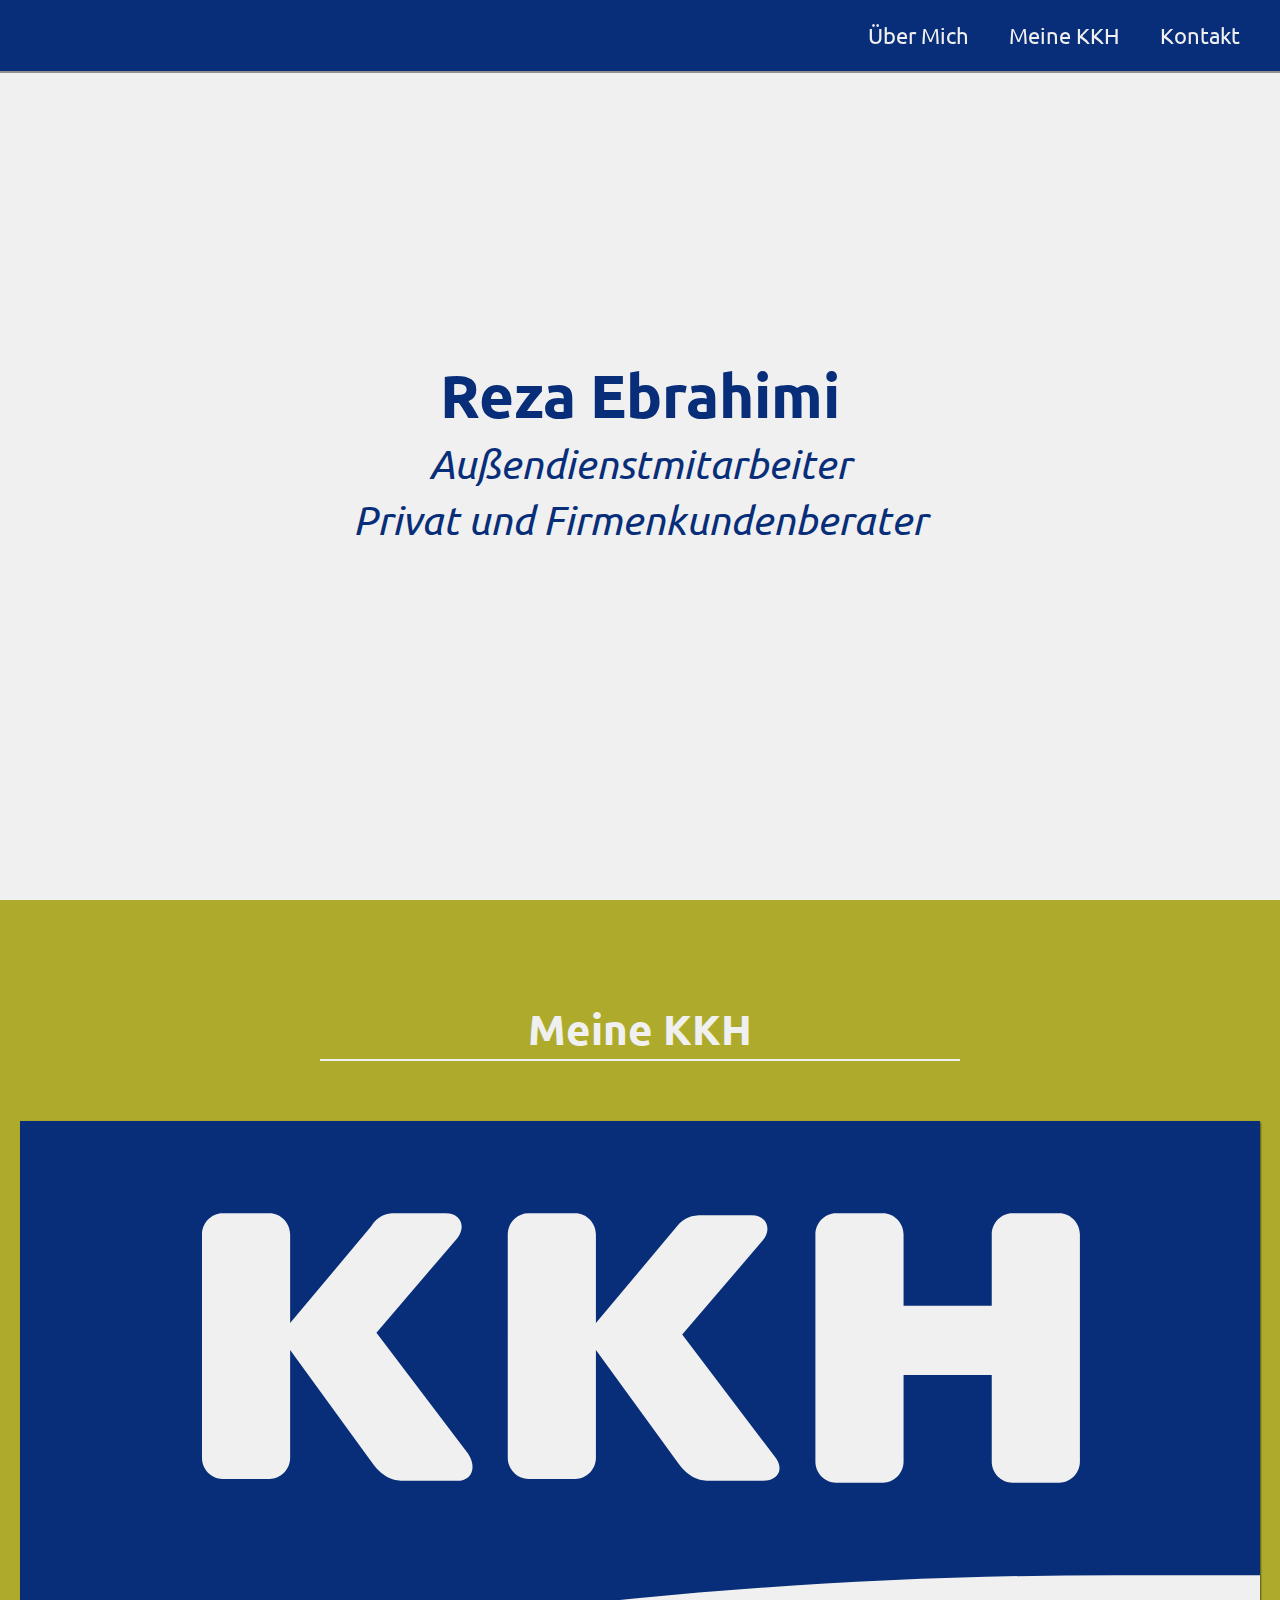
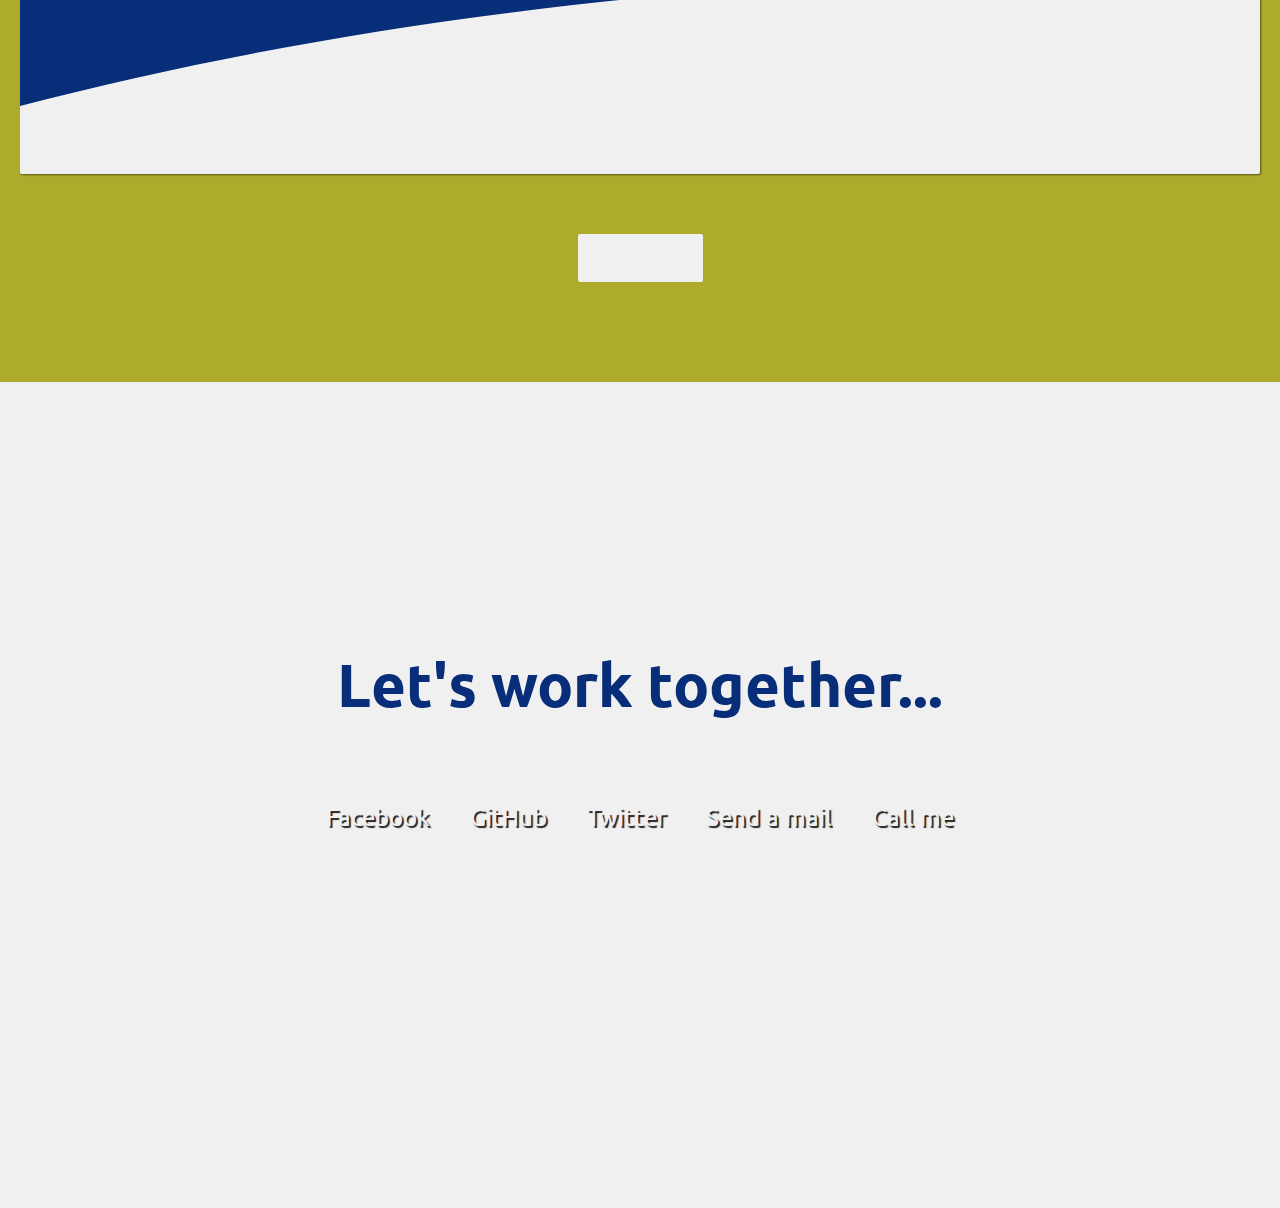
==== index.html @ 4aac2847 "Verified by Marti4n v1.0.1" ====
<!DOCTYPE html>
<html lang="en">
<head>
    <meta charset="UTF-8">
    <meta name="viewport" content="width=device-width, initial-scale=1.0">
    <title>Reza Ebrahimi</title>
<link rel="stylesheet" href="style.css">
<link
  rel="stylesheet"
  href="https://use.fontawesome.com/releases/v5.8.2/css/all.css"
  integrity="sha384-oS3vJWv+0UjzBfQzYUhtDYW+Pj2yciDJxpsK1OYPAYjqT085Qq/1cq5FLXAZQ7Ay"
  crossorigin="anonymous"
/>
<link rel="preconnect" href="https://fonts.gstatic.com">
<link href="https://fonts.googleapis.com/css2?family=Fira+Sans:ital@1&display=swap" rel="stylesheet">
<link
  href="https://fonts.googleapis.com/css?family=Poppins:200i,300,400&display=swap"
  rel="stylesheet"
/>
<link
  href="https://fonts.googleapis.com/css?family=Raleway:700&display=swap"
  rel="stylesheet"
/>
<link rel="preconnect" href="https://fonts.googleapis.com">
<link rel="preconnect" href="https://fonts.gstatic.com" crossorigin>
<link href="https://fonts.googleapis.com/css2?family=Ubuntu&display=swap" rel="stylesheet">
</head>
<!-- START NAV -->
<body>
    

<nav id="navbar" class="nav">
  <ul class="nav-list">
    <li>
      <a href="#welcome-section">Über Mich</a>
    </li>
    <li>
      <a href="#projects">Meine KKH</a>
    </li>
    <li>
      <a href="#contact">Kontakt</a>
    </li>
  </ul>
</nav>

<!-- END NAV -->

<!-- START WELCOME SECTION -->

<section id="welcome-section" class="welcome-section">
  <h1>Reza Ebrahimi</h1>
  <p>Außendienstmitarbeiter</p>
  <p>Privat und Firmenkundenberater</p>
</section>

<!-- END WELCOME SECTION -->

<!-- START PROJECTS SECTION -->

<section id="projects" class="projects-section">
  <h2 class="projects-section-header">Meine KKH</h2>

  <div class="projects-grid">
  
  
   
   
    <a
      href=""
      target="_blank"
      class="project project-tile"
    >
      <img
        class="project-image"
        src="./assets/kkh.svg"
        alt="project"
      />
      <p class="project-title">
        <span class="code">&lt;</span>
        Wikipedia Viewer
        <span class="code">&#47;&gt;</span>
      </p>
    </a>
   
  </div>

  <a
    href=""
    class="btn btn-show-all"
    target="_blank"
    >Show all<i class="fas fa-chevron-right"></i
  ></a>
</section>

<!-- END PROJECTS SECTION -->

<!-- START CONTACT SECTION -->

<section id="contact" class="contact-section">
  <div class="contact-section-header">
    <h2>Let's work together...</h2>
    <p>How do you take your coffee?</p>
  </div>
  <div class="contact-links">
    <a
      href=""
      target="_blank"
      class="btn contact-details"
      ><i class="fab fa-facebook-square"></i> Facebook</a
    >
    <a
      id="profile-link"
      href=""
      target="_blank"
      class="btn contact-details"
      ><i class="fab fa-github"></i> GitHub</a
    >
    <a
      href=""
      target="_blank"
      class="btn contact-details"
      ><i class="fab fa-twitter"></i> Twitter</a
    >
    <a href="mailto:example@example.com" class="btn contact-details"
      ><i class="fas fa-at"></i> Send a mail</a
    >
    <a href="tel:555-555-5555" class="btn contact-details"
      ><i class="fas fa-mobile-alt"></i> Call me</a
    >
  </div>
</section>

<!-- END CONTACT SECTION -->

<!-- START FOOTER SECTION -->

<footer>
  <p>
    **This is just a fake portfolio. All the projects and contact details given
    are not real.
  </p>
  <p>
    &copy; Created for
    <a href="https://www.freecodecamp.com/" target="_blank"
      >Marti4n From Earth</a>
  </p>
</footer>
<!-- END FOOTER SECTION -->
</body>
</html>
---- style.css ----
/* Custom properties/variables  */
:root {
    --main-white: #f0f0f0;
    --main-blue: #082e79;
    --main-lemon: #aeab2c;
    --main-gray: #303841;
  }
  
  /* Base reset */
  * {
    font-family: 'Ubuntu', sans-serif;
    margin: 0;
    padding: 0;
    font-family: 'Ubuntu', sans-serif !important;
  }
  
  /* box-sizing and font sizing */
  *,
  *::before,
  *::after {
    box-sizing: inherit;
  }
  
  html {
    box-sizing: border-box;
    font-size: 62.5%;
    scroll-behavior: smooth;
    font-family: 'Ubuntu', sans-serif !important;
  }
  
 
  
  /* 1200px / 16px = 75em */
  @media (max-width: 75em) {
    html {
      font-size: 60%;
    }
  }
  
  /* 980px / 16px = 61.25em */
  @media (max-width: 61.25em) {
    html {
      font-size: 58%;
    }
  }
  
  /* 460px / 16px = 28.75em */
  @media (max-width: 28.75em) {
    html {
      font-size: 55%;
    }
  }
  
  /* Base styles */
  
  body {
    font-size: 1.8rem; /* 18px */
    font-weight: 400;
    line-height: 1.4;
    color: var(--main-white);
    font-family: 'Ubuntu', sans-serif !important;
  }
  
  h1,
  h2 {
    font-family: 'Raleway', sans-serif;
    font-weight: 700;
    text-align: center;
    color: var(--main-blue);
    transform: translateY(0px) !important;
    transition: 1s;

  }

h1:hover{
  color: var(--main-blue);
  transform: translateY(10px) !important;
  transition: 1s;
}

  
  h1 {
    font-size: 6rem;
  }
  
  h2 {
    font-size: 4.2rem;
  }
  
  ul {
    list-style: none;
  }
  
  a {
    text-decoration: none;
    color: var(--main-white);
  }
  
  img {
    display: block;
    width: 100%;
  }
  
  /* nav */
  
  .nav {
    display: flex;
    justify-content: flex-end;
    position: fixed;
    top: 0;
    left: 0;
    width: 100%;
    background: var(--main-blue);
    box-shadow: 0 2px 0 rgba(0, 0, 0, 0.4);
    z-index: 10;
  }
  
  .nav-list {
    display: flex;
    margin-right: 2rem;
  }
  
  @media (max-width: 28.75em) {
    .nav {
      justify-content: center;
    }
  
    .nav-list {
      margin: 0 1rem;
    }
  }
  
  .nav-list a {
    display: block;
    font-size: 2.2rem;
    padding: 2rem;
    transition: 1s;
  }
  
  .nav-list a:hover {
    background: var(--main-lemon);
  }
  
  /* Welcome section */
  
  .welcome-section {
    display: flex;
    flex-direction: column;
    justify-content: center;
    align-items: center;
    width: 100%;
    height: 100vh;
    background-color:var(--main-white);
  }
  
  .welcome-section > p {
    font-size: 4rem;
    font-weight: 200;
    font-style: italic;
    color: var(--main-blue);
  }
  
  /* Projects section */
  
  .projects-section {
    text-align: center;
    padding: 10rem 2rem;
    background: var(--main-lemon);
  }
  
  .projects-section-header {
    max-width: 640px;
    margin: 0 auto 6rem auto;
    border-bottom: 0.2rem solid var(--main-white);
    color: var(--main-white)
  }
  
  @media (max-width: 28.75em) {
    .projects-section-header {
      font-size: 4rem;
    }
  }
  
  /* "Automagic" image grid using no media queries */
  .projects-grid {
    display: grid;
    grid-template-columns: repeat(auto-fit, minmax(320px, 1fr));
    grid-gap: 4rem;
    width: 100%;
    max-width: 1280px;
    margin: 0 auto;
    margin-bottom: 6rem;
  }
  
  @media (max-width: 30.625em) {
    .projects-section {
      padding: 6rem 1rem;
    }
  
    .projects-grid {
      grid-template-columns: 1fr;
    }
  }
  
  .project {
    background: var(--main-white);
    box-shadow: 1px 1px 2px rgba(0, 0, 0, 0.5);
    border-radius: 2px;
  }
  
  .code {
    color: var(--main-white);
    transition: color 0.3s ease-out;
  }
  
  .project:hover .code {
    color: #ff7f50;
  }
  
  .project-image {
    height: calc(100% - 6.8rem);
    width: 100%;
    object-fit: cover;
  }
  
  .project-title {
    font-size: 2rem;
    padding: 2rem 0.5rem;
  }
  
  .btn {
    display: inline-block;
    padding: 1rem 2rem;
    border-radius: 2px;
  }
  
  .btn-show-all {
    font-size: 2rem;
    background: var(--main-white);
    transition: background 0.3s ease-out;
  }
  
  .btn-show-all:hover {
    background: var(--main-blue);
  }
  
  .btn-show-all:hover > i {
    transform: translateX(2px);
  }
  
  .btn-show-all > i {
    margin-left: 10px;
    transform: translateX(0);
    transition: transform 0.3s ease-out;
  }
  
  /* Contact section */
  
  .contact-section {
    display: flex;
    flex-direction: column;
    justify-content: center;
    align-items: center;
    text-align: center;
    width: 100%;
    height: 80vh;
    padding: 0 2rem;
    background: var(--main-white);
  }
  
  .contact-section-header > h2 {
    font-size: 6rem;
  }
  
  @media (max-width: 28.75em) {
    .contact-section-header > h2 {
      font-size: 4rem;
    }
  }
  
  .contact-section-header > p {
    font-style: italic;
  }
  
  .contact-links {
    display: flex;
    justify-content: center;
    width: 100%;
    max-width: 980px;
    margin-top: 4rem;
    flex-wrap: wrap;
  }
  
  .contact-details {
    font-size: 2.4rem;
    text-shadow: 2px 2px 1px #1f1f1f;
    transition: transform 0.3s ease-out;
  }
  
  .contact-details:hover {
    transform: translateY(8px);
  }
  
  /* Footer */
  
  footer {
    font-weight: 300;
    display: flex;
    justify-content: space-evenly;
    padding: 2rem;
    background: var(--main-white);
    border-top: 4px solid var(--main-red);
  }
  
  footer > p {
    margin: 2rem;
  }
  
  footer i {
    vertical-align: middle;
  }
  
  @media (max-width: 28.75em) {
    footer {
      flex-direction: column;
      text-align: center;
    }
  }
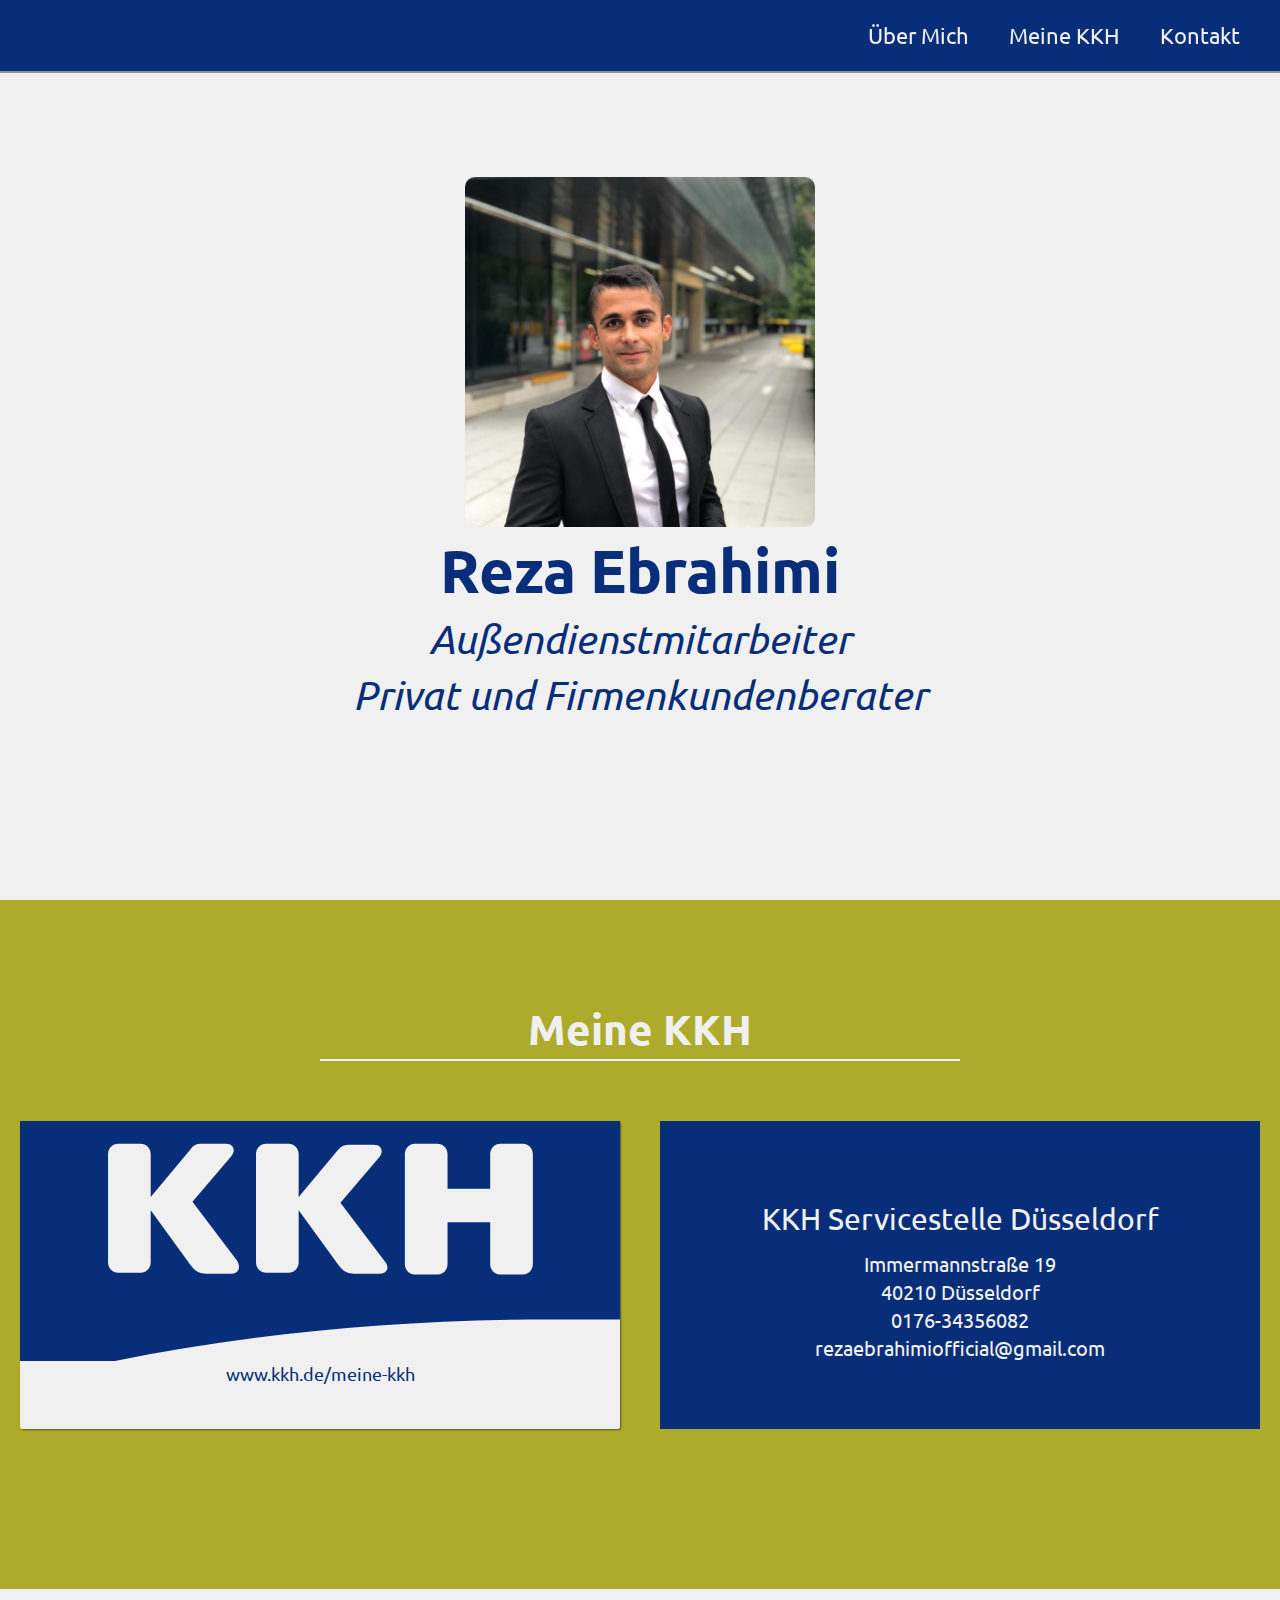
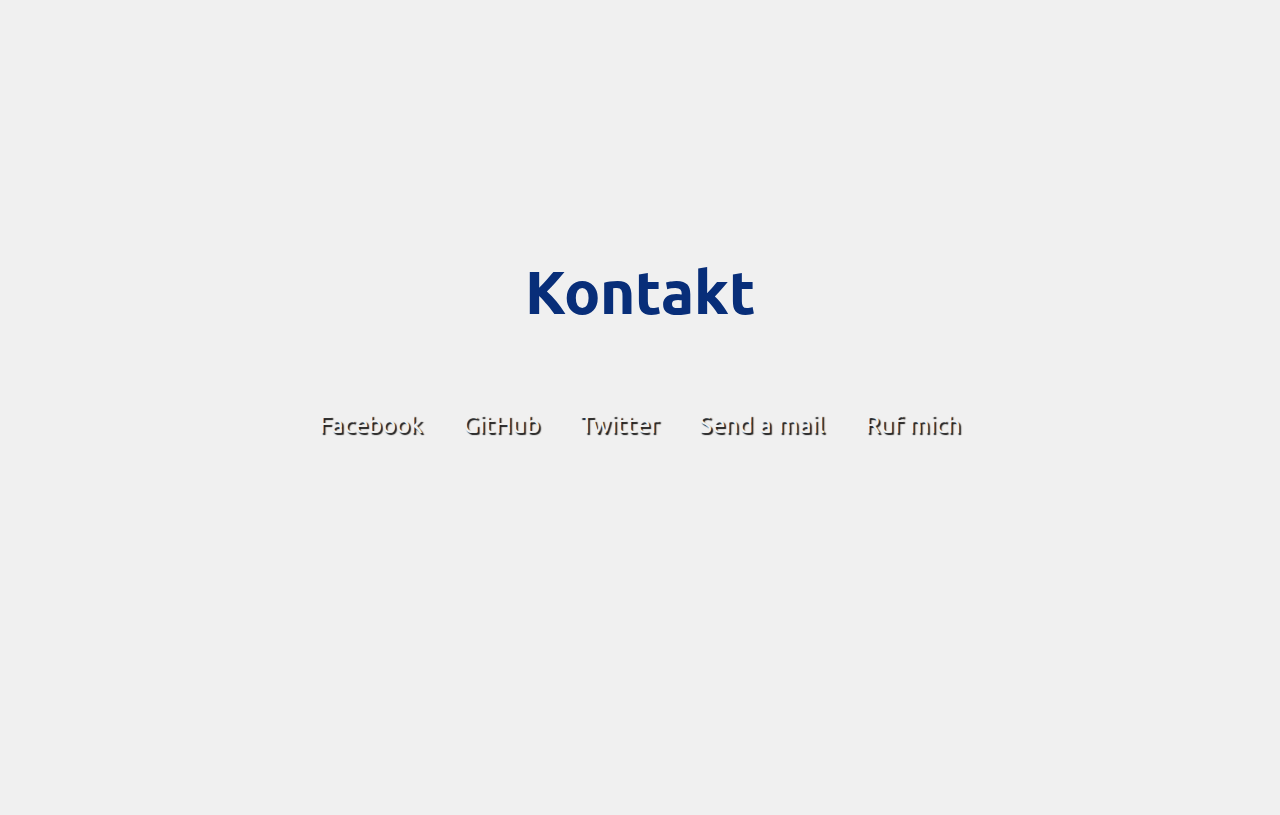
==== commit 278312cd: "Verified by Marti4n v1.1.1" ====
--- a/index.html
+++ b/index.html
@@ -48,6 +48,7 @@
 <!-- START WELCOME SECTION -->
 
 <section id="welcome-section" class="welcome-section">
+  <img class="reza" src="./assets/reza-ebrahimi.JPG" alt="">
   <h1>Reza Ebrahimi</h1>
   <p>Außendienstmitarbeiter</p>
   <p>Privat und Firmenkundenberater</p>
@@ -58,38 +59,32 @@
 <!-- START PROJECTS SECTION -->
 
 <section id="projects" class="projects-section">
-  <h2 class="projects-section-header">Meine KKH</h2>
+  <h2 class="projects-section-header">
+    <a href="https://www.kkh.de/meine-kkh" target="_blank">Meine KKH</a>
+  </h2>
 
   <div class="projects-grid">
-  
-  
-   
-   
     <a
-      href=""
+      href="https://www.kkh.de/meine-kkh""
       target="_blank"
-      class="project project-tile"
+      class="project"
     >
       <img
         class="project-image"
         src="./assets/kkh.svg"
         alt="project"
       />
+      <span class="kkh"> www.kkh.de/meine-kkh </span>
+    </a>
       <p class="project-title">
-        <span class="code">&lt;</span>
-        Wikipedia Viewer
-        <span class="code">&#47;&gt;</span>
+        <span>KKH Servicestelle Düsseldorf</span>
+        <span>Immermannstraße 19</span>
+        <span>40210 Düsseldorf</span>
+        <span>0176-34356082</span>
+        <span>rezaebrahimiofficial@gmail.com</span>
       </p>
-    </a>
-   
-  </div>
-
-  <a
-    href=""
-    class="btn btn-show-all"
-    target="_blank"
-    >Show all<i class="fas fa-chevron-right"></i
-  ></a>
+    
+</div>
 </section>
 
 <!-- END PROJECTS SECTION -->
@@ -98,7 +93,7 @@
 
 <section id="contact" class="contact-section">
   <div class="contact-section-header">
-    <h2>Let's work together...</h2>
+    <h2>Kontakt</h2>
     <p>How do you take your coffee?</p>
   </div>
   <div class="contact-links">
@@ -124,9 +119,9 @@
     <a href="mailto:example@example.com" class="btn contact-details"
       ><i class="fas fa-at"></i> Send a mail</a
     >
-    <a href="tel:555-555-5555" class="btn contact-details"
-      ><i class="fas fa-mobile-alt"></i> Call me</a
-    >
+    <a href="tel:017634356082" class="btn contact-details">
+      <i class="fas fa-mobile-alt"></i> Ruf mich
+      </a>
   </div>
 </section>
 
--- a/style.css
+++ b/style.css
@@ -96,9 +96,16 @@
     color: var(--main-white);
   }
   
-  img {
+  .projects-grid img {
     display: block;
     width: 100%;
+  }
+
+  .reza {
+    height: 350px;
+    width:350px;
+    object-fit: cover;
+    border-radius: 10px;;
   }
   
   /* nav */
@@ -148,6 +155,7 @@
     flex-direction: column;
     justify-content: center;
     align-items: center;
+    text-align: center;
     width: 100%;
     height: 100vh;
     background-color:var(--main-white);
@@ -206,6 +214,12 @@
     background: var(--main-white);
     box-shadow: 1px 1px 2px rgba(0, 0, 0, 0.5);
     border-radius: 2px;
+    transform: translateY(0px) !important;
+    transition: 1s;
+  }
+  .project:hover {
+    transform: translateY(10px) !important;
+    transition: 1s;
   }
   
   .code {
@@ -213,9 +227,7 @@
     transition: color 0.3s ease-out;
   }
   
-  .project:hover .code {
-    color: #ff7f50;
-  }
+  
   
   .project-image {
     height: calc(100% - 6.8rem);
@@ -226,6 +238,25 @@
   .project-title {
     font-size: 2rem;
     padding: 2rem 0.5rem;
+    background: var(--main-blue);
+    display: flex;
+    flex-direction: column;
+    justify-content: center;
+    align-items: center;
+    transform: translateY(0px) !important;
+    transition: 1s;
+  }
+  .project-title:hover {
+    transform: translateY(10px) !important;
+    transition: 1s;
+  }
+
+  .project-title span:first-of-type{
+    font-size: 30px;
+    padding: 10px;
+  }
+  .kkh {
+    color: var(--main-blue);
   }
   
   .btn {
@@ -236,7 +267,7 @@
   
   .btn-show-all {
     font-size: 2rem;
-    background: var(--main-white);
+    background: var(--main-blue);
     transition: background 0.3s ease-out;
   }
   
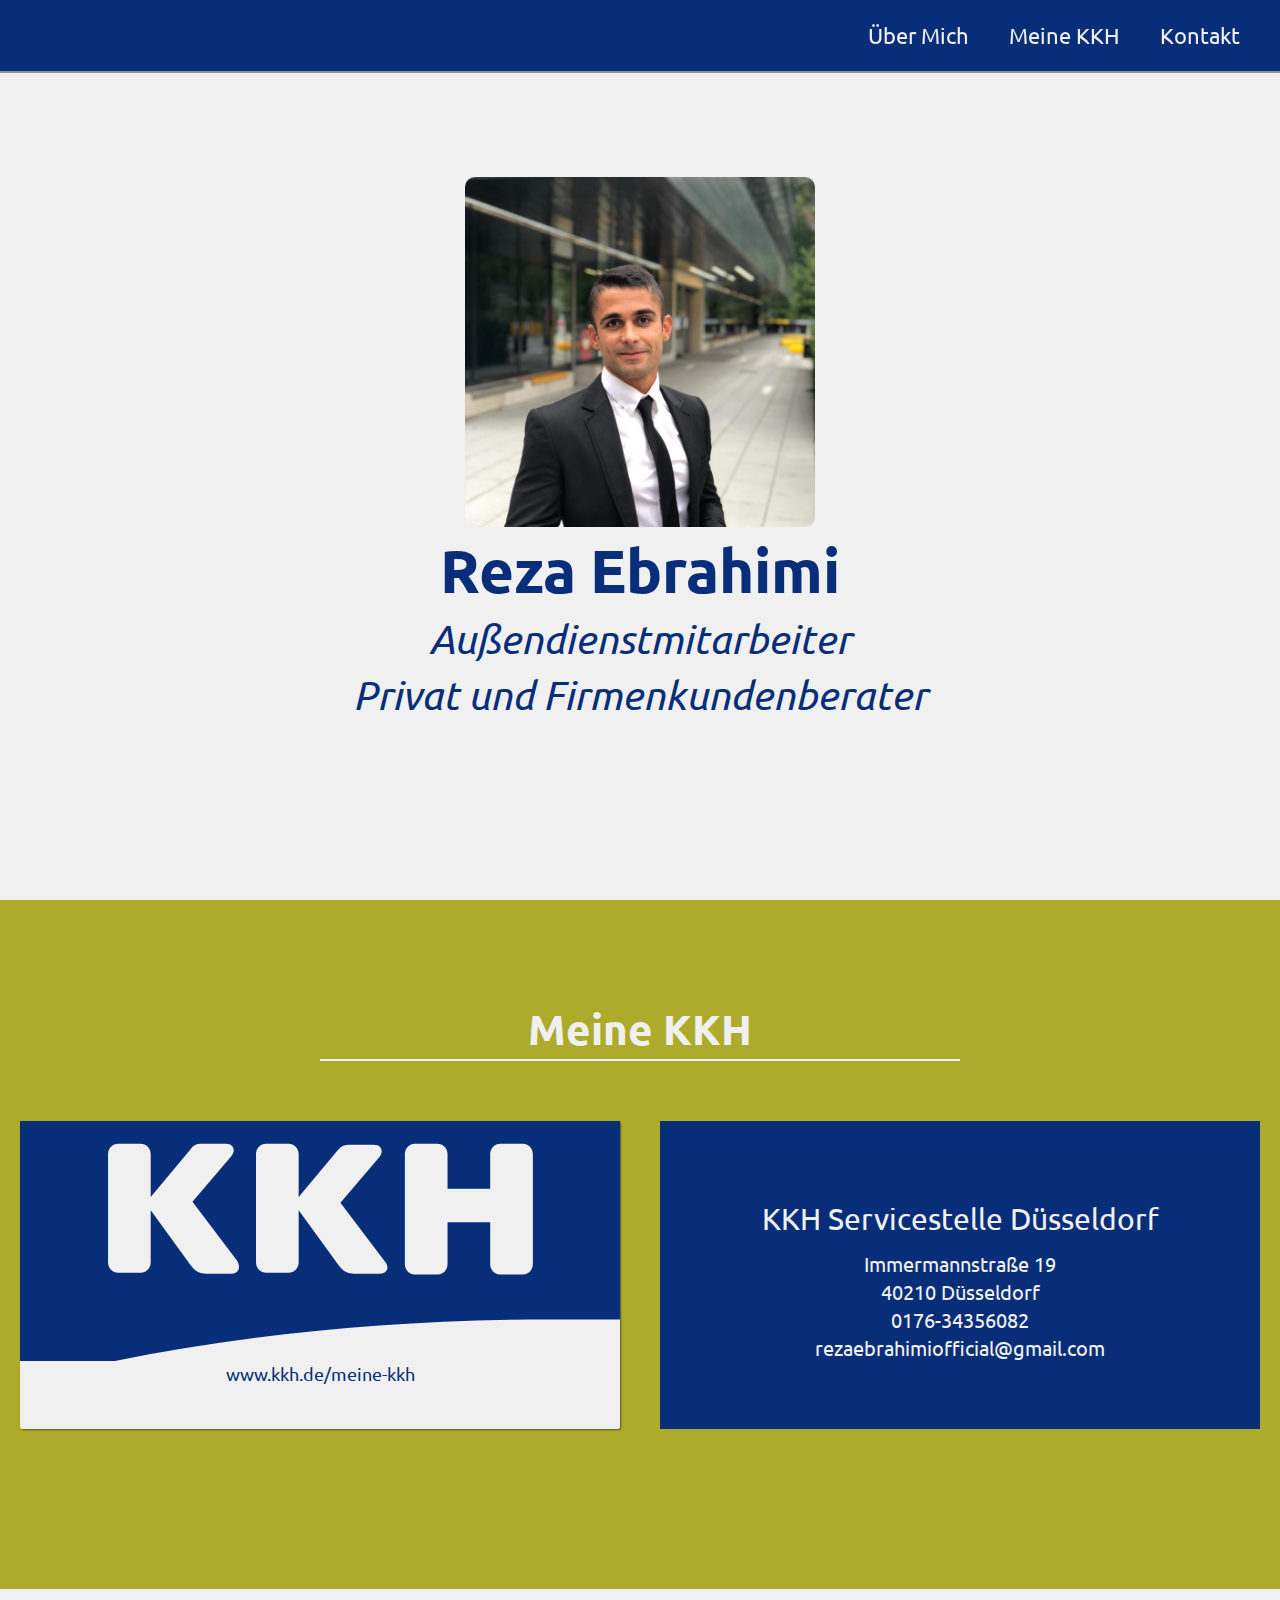
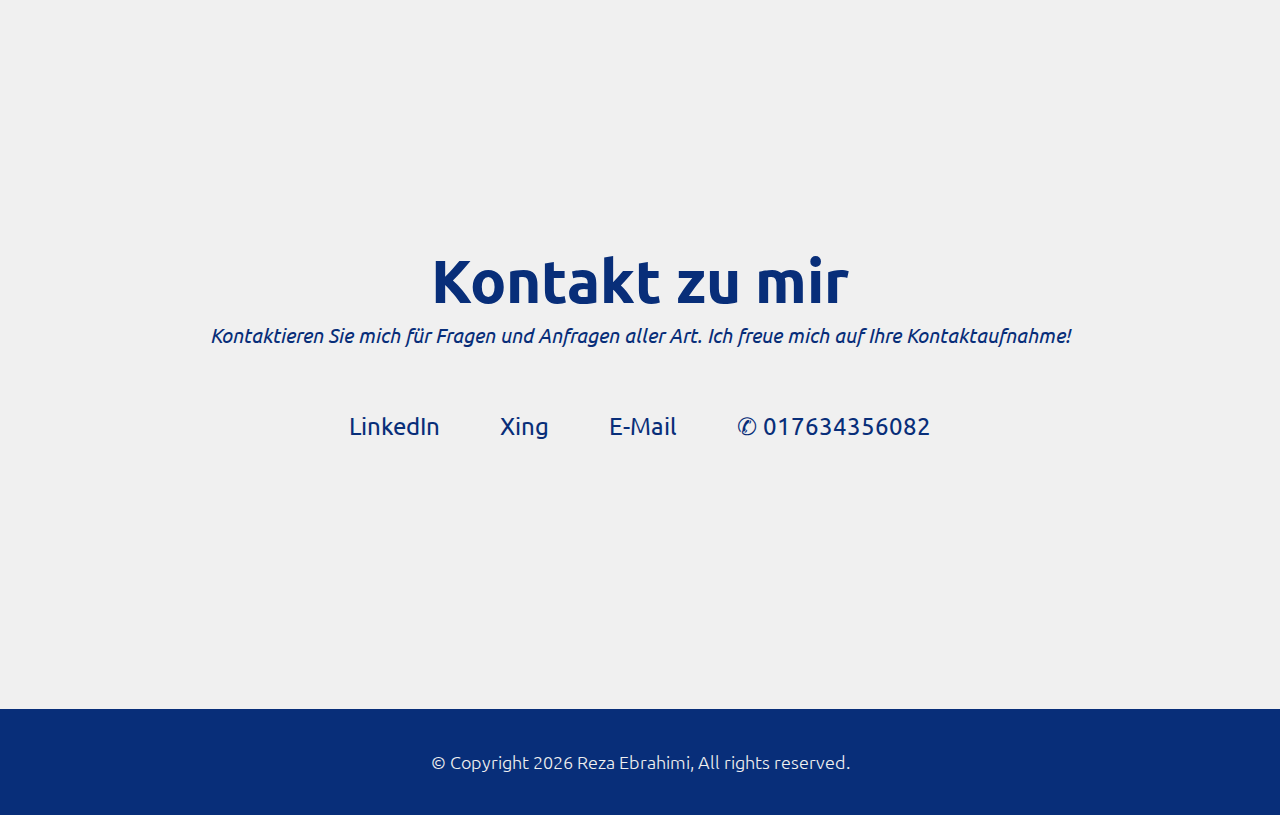
==== commit 23a22104: "Verified by Marti4n v1.2" ====
--- a/index.html
+++ b/index.html
@@ -3,79 +3,64 @@
 <head>
     <meta charset="UTF-8">
     <meta name="viewport" content="width=device-width, initial-scale=1.0">
+    <link rel="stylesheet" href="./style.css">
+    <link rel="preconnect" href="https://fonts.googleapis.com">
+    <link rel="preconnect" href="https://fonts.gstatic.com" crossorigin>
+    <link href="https://fonts.googleapis.com/css2?family=Ubuntu&display=swap" rel="stylesheet">
+    <script defer src="./index.js"></script>
     <title>Reza Ebrahimi</title>
-<link rel="stylesheet" href="style.css">
-<link
-  rel="stylesheet"
-  href="https://use.fontawesome.com/releases/v5.8.2/css/all.css"
-  integrity="sha384-oS3vJWv+0UjzBfQzYUhtDYW+Pj2yciDJxpsK1OYPAYjqT085Qq/1cq5FLXAZQ7Ay"
-  crossorigin="anonymous"
-/>
-<link rel="preconnect" href="https://fonts.gstatic.com">
-<link href="https://fonts.googleapis.com/css2?family=Fira+Sans:ital@1&display=swap" rel="stylesheet">
-<link
-  href="https://fonts.googleapis.com/css?family=Poppins:200i,300,400&display=swap"
-  rel="stylesheet"
-/>
-<link
-  href="https://fonts.googleapis.com/css?family=Raleway:700&display=swap"
-  rel="stylesheet"
-/>
-<link rel="preconnect" href="https://fonts.googleapis.com">
-<link rel="preconnect" href="https://fonts.gstatic.com" crossorigin>
-<link href="https://fonts.googleapis.com/css2?family=Ubuntu&display=swap" rel="stylesheet">
-</head>
-<!-- START NAV -->
-<body>
+  </head>
+  <!-- START NAV -->
+  <body>
     
-
-<nav id="navbar" class="nav">
-  <ul class="nav-list">
-    <li>
-      <a href="#welcome-section">Über Mich</a>
-    </li>
-    <li>
-      <a href="#projects">Meine KKH</a>
-    </li>
-    <li>
-      <a href="#contact">Kontakt</a>
-    </li>
-  </ul>
-</nav>
-
-<!-- END NAV -->
-
-<!-- START WELCOME SECTION -->
-
-<section id="welcome-section" class="welcome-section">
-  <img class="reza" src="./assets/reza-ebrahimi.JPG" alt="">
-  <h1>Reza Ebrahimi</h1>
-  <p>Außendienstmitarbeiter</p>
-  <p>Privat und Firmenkundenberater</p>
-</section>
-
-<!-- END WELCOME SECTION -->
-
-<!-- START PROJECTS SECTION -->
-
-<section id="projects" class="projects-section">
-  <h2 class="projects-section-header">
-    <a href="https://www.kkh.de/meine-kkh" target="_blank">Meine KKH</a>
-  </h2>
-
-  <div class="projects-grid">
-    <a
-      href="https://www.kkh.de/meine-kkh""
-      target="_blank"
-      class="project"
-    >
-      <img
+    
+    <nav id="navbar" class="nav">
+      <ul class="nav-list">
+        <li>
+          <a href="#welcome-section">Über Mich</a>
+        </li>
+        <li>
+          <a href="#projects">Meine KKH</a>
+        </li>
+        <li>
+          <a href="#contact">Kontakt</a>
+        </li>
+      </ul>
+    </nav>
+    
+    <!-- END NAV -->
+    
+    <!-- START WELCOME SECTION -->
+    
+    <section id="welcome-section" class="welcome-section">
+      <img class="reza" src="./assets/reza-ebrahimi.JPG" alt="">
+      <h1>Reza Ebrahimi</h1>
+      <p>Außendienstmitarbeiter</p>
+      <p>Privat und Firmenkundenberater</p>
+    </section>
+    
+    <!-- END WELCOME SECTION -->
+    
+    <!-- START PROJECTS SECTION -->
+    
+    <section id="projects" class="projects-section">
+      <h2 class="projects-section-header">
+        <a href="https://www.kkh.de/meine-kkh" target="_blank">Meine KKH</a>
+      </h2>
+      
+      <div class="projects-grid">
+        <a
+        href="https://www.kkh.de/meine-kkh""
+        target="_blank"
+        class="project"
+        >
+        <img
         class="project-image"
         src="./assets/kkh.svg"
         alt="project"
-      />
-      <span class="kkh"> www.kkh.de/meine-kkh </span>
-    </a>
+        />
+        <span class="kkh"> www.kkh.de/meine-kkh </span>
+      </a>
       <p class="project-title">
         <span>KKH Servicestelle Düsseldorf</span>
         <span>Immermannstraße 19</span>
@@ -83,61 +68,51 @@
         <span>0176-34356082</span>
         <span>rezaebrahimiofficial@gmail.com</span>
       </p>
-    
-</div>
-</section>
-
-<!-- END PROJECTS SECTION -->
-
-<!-- START CONTACT SECTION -->
-
-<section id="contact" class="contact-section">
-  <div class="contact-section-header">
-    <h2>Kontakt</h2>
-    <p>How do you take your coffee?</p>
-  </div>
-  <div class="contact-links">
-    <a
-      href=""
+      
+    </div>
+  </section>
+  
+  <!-- END PROJECTS SECTION -->
+  
+  <!-- START CONTACT SECTION -->
+  
+  <section id="contact" class="contact-section">
+    <div class="contact-section-header">
+      <h2>Kontakt zu mir</h2>
+      <p>Kontaktieren Sie mich für Fragen und Anfragen aller Art. Ich freue mich auf Ihre Kontaktaufnahme!</p>
+    </div>
+    <div class="contact-links">
+   
+      <a
+      href="https://www.linkedin.com/in/reza-ebrahimi-97876721a/"
       target="_blank"
       class="btn contact-details"
-      ><i class="fab fa-facebook-square"></i> Facebook</a
-    >
-    <a
-      id="profile-link"
-      href=""
+      ><i class="fab fa-twitter"></i> LinkedIn</a
+      >
+      <a
+      href="https://www.xing.com/profile/Reza_Ebrahimi5/cv"
       target="_blank"
       class="btn contact-details"
-      ><i class="fab fa-github"></i> GitHub</a
-    >
-    <a
-      href=""
-      target="_blank"
-      class="btn contact-details"
-      ><i class="fab fa-twitter"></i> Twitter</a
-    >
-    <a href="mailto:example@example.com" class="btn contact-details"
-      ><i class="fas fa-at"></i> Send a mail</a
-    >
-    <a href="tel:017634356082" class="btn contact-details">
-      <i class="fas fa-mobile-alt"></i> Ruf mich
-      </a>
+      ><i class="fab fa-twitter"></i> Xing</a
+      >
+    <a href="mailto:razaebrahimiofficial@gmail.com" class="btn contact-details">
+      E-Mail
+    </a>
+    <a href="tel:+4917634356082" class="btn contact-details">
+      &#9990; 017634356082
+    </a>
   </div>
 </section>
 
 <!-- END CONTACT SECTION -->
 
 <!-- START FOOTER SECTION -->
-
+<i class="fab fa-accessible-icon"></i>
 <footer>
   <p>
-    **This is just a fake portfolio. All the projects and contact details given
-    are not real.
-  </p>
-  <p>
-    &copy; Created for
-    <a href="https://www.freecodecamp.com/" target="_blank"
-      >Marti4n From Earth</a>
+    &copy;  Copyright 
+    <span id="year"></span> 
+    Reza Ebrahimi, All rights reserved.
   </p>
 </footer>
 <!-- END FOOTER SECTION -->
--- a/style.css
+++ b/style.css
@@ -187,6 +187,13 @@
     .projects-section-header {
       font-size: 4rem;
     }
+    h1 {
+      font-size: 35px;
+      padding: 20px;
+    }
+  .welcome-section > p {
+    font-size: 25px;
+  }
   }
   
   /* "Automagic" image grid using no media queries */
@@ -311,6 +318,8 @@
   
   .contact-section-header > p {
     font-style: italic;
+    color: var(--main-blue);
+    font-size: 20px;;
   }
   
   .contact-links {
@@ -321,17 +330,23 @@
     margin-top: 4rem;
     flex-wrap: wrap;
   }
-  
+ 
   .contact-details {
     font-size: 2.4rem;
-    text-shadow: 2px 2px 1px #1f1f1f;
-    transition: transform 0.3s ease-out;
+    color:var(--main-blue);
+    transition: transform 0.5s ease-in;
+    margin: 10px;
+  
   }
   
   .contact-details:hover {
     transform: translateY(8px);
-  }
-  
+    border-bottom: 1px var(--main-blue) solid;
+    transition: transform 0.5s ease-out;
+  }
+  .icons {
+    color: var(--main-blue) !important;
+  }
   /* Footer */
   
   footer {
@@ -339,7 +354,7 @@
     display: flex;
     justify-content: space-evenly;
     padding: 2rem;
-    background: var(--main-white);
+    background: var(--main-blue);
     border-top: 4px solid var(--main-red);
   }
   
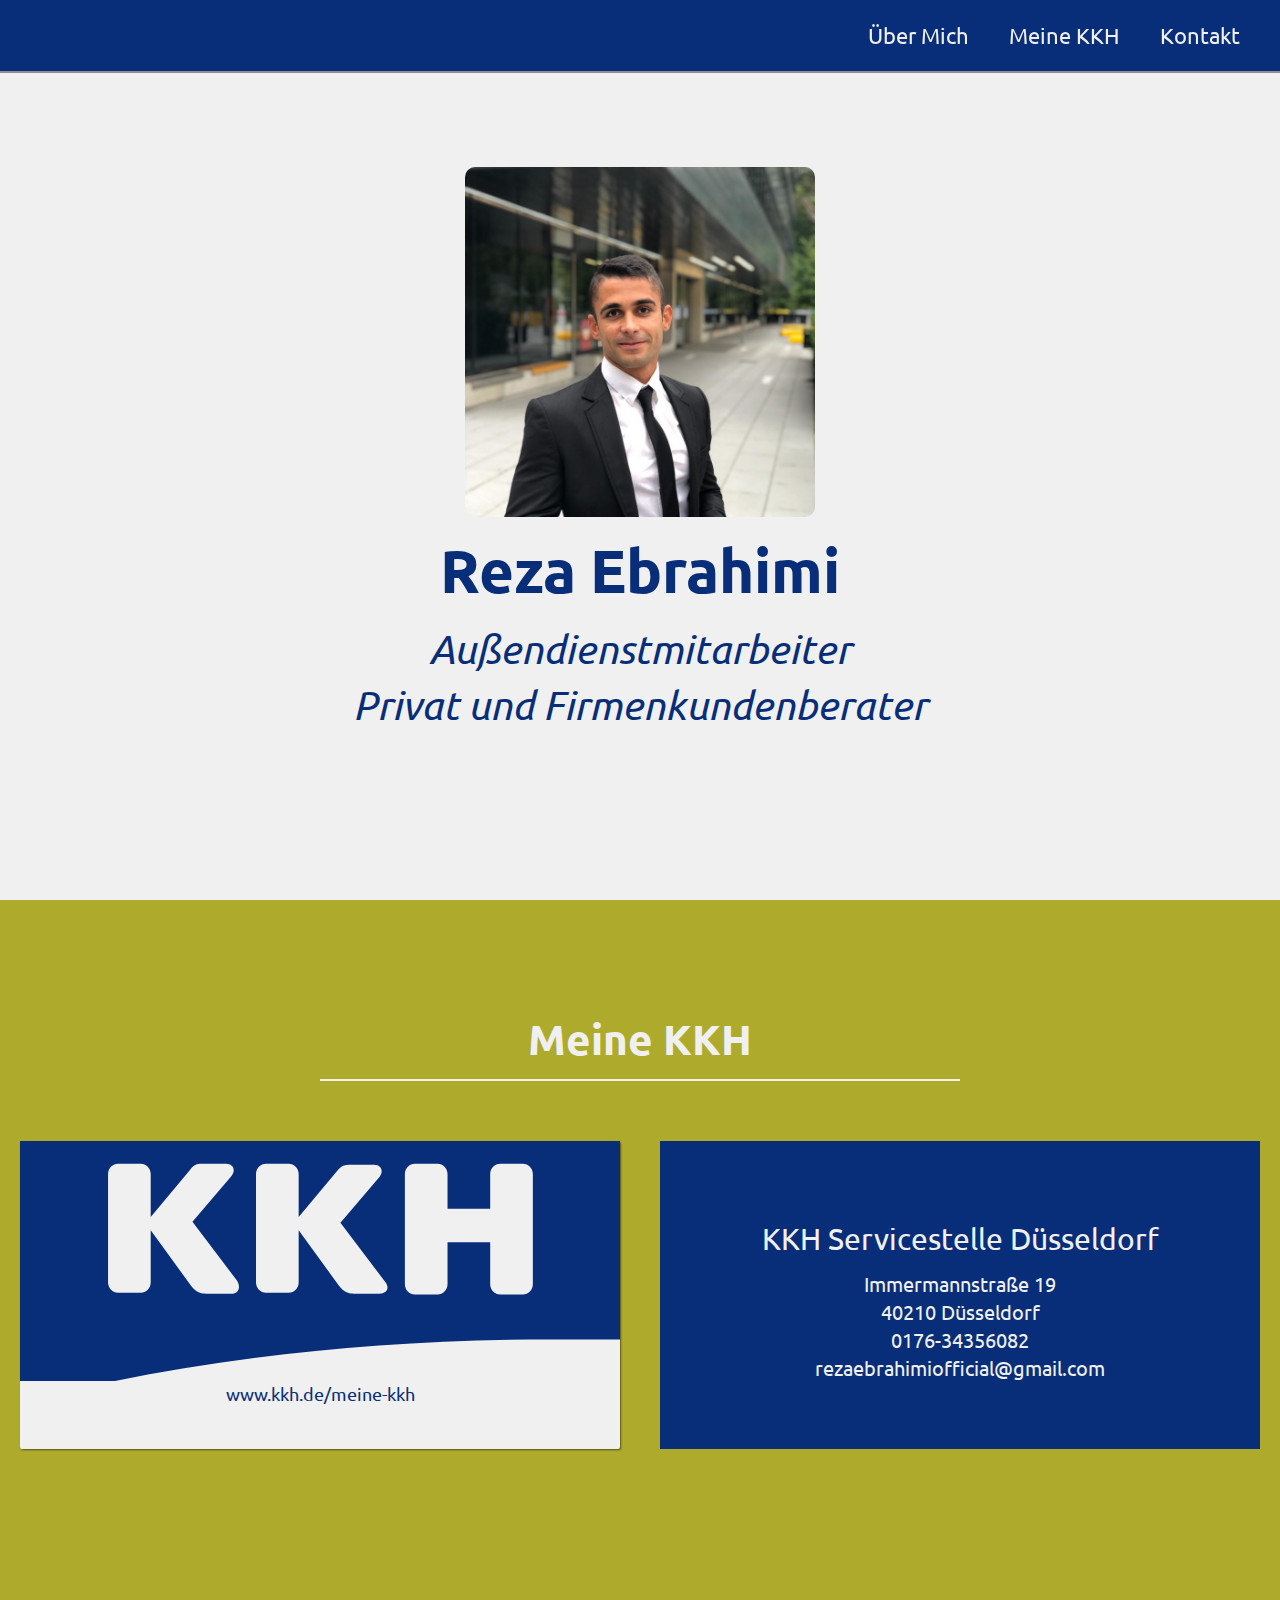
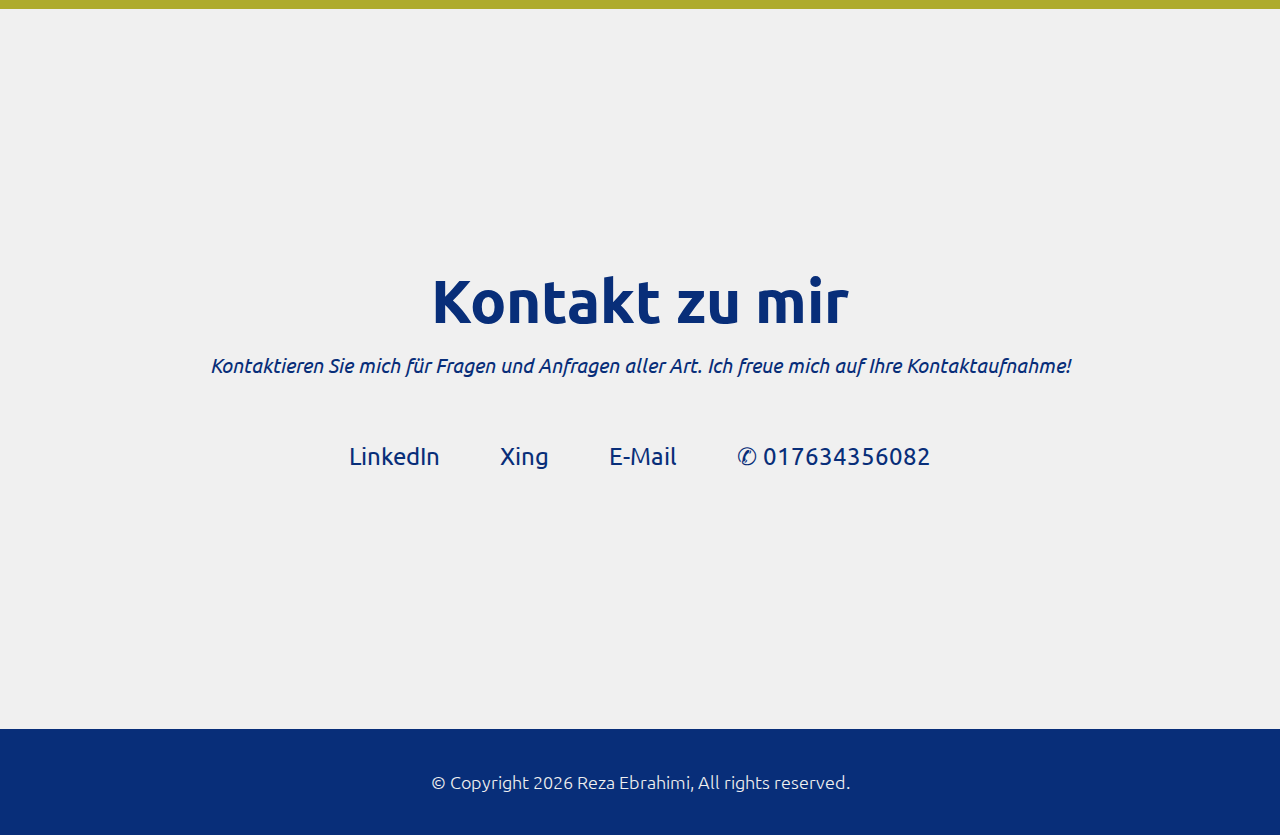
==== commit c52a3451: "Verified by Marti4n v1.2.3" ====
--- a/index.html
+++ b/index.html
@@ -17,13 +17,13 @@
     <nav id="navbar" class="nav">
       <ul class="nav-list">
         <li>
-          <a href="#welcome-section">Über Mich</a>
+          <a href="#über-mich">Über Mich</a>
         </li>
         <li>
-          <a href="#projects">Meine KKH</a>
+          <a href="#meine-kkh">Meine KKH</a>
         </li>
         <li>
-          <a href="#contact">Kontakt</a>
+          <a href="#kontakt">Kontakt</a>
         </li>
       </ul>
     </nav>
@@ -32,7 +32,7 @@
     
     <!-- START WELCOME SECTION -->
     
-    <section id="welcome-section" class="welcome-section">
+    <section id="über-mich" class="welcome-section">
       <img class="reza" src="./assets/reza-ebrahimi.JPG" alt="">
       <h1>Reza Ebrahimi</h1>
       <p>Außendienstmitarbeiter</p>
@@ -43,7 +43,7 @@
     
     <!-- START PROJECTS SECTION -->
     
-    <section id="projects" class="projects-section">
+    <section id="meine-kkh" class="projects-section">
       <h2 class="projects-section-header">
         <a href="https://www.kkh.de/meine-kkh" target="_blank">Meine KKH</a>
       </h2>
@@ -76,7 +76,7 @@
   
   <!-- START CONTACT SECTION -->
   
-  <section id="contact" class="contact-section">
+  <section id="kontakt" class="contact-section">
     <div class="contact-section-header">
       <h2>Kontakt zu mir</h2>
       <p>Kontaktieren Sie mich für Fragen und Anfragen aller Art. Ich freue mich auf Ihre Kontaktaufnahme!</p>
--- a/style.css
+++ b/style.css
@@ -69,7 +69,7 @@
     color: var(--main-blue);
     transform: translateY(0px) !important;
     transition: 1s;
-
+    padding: 10px;
   }
 
 h1:hover{
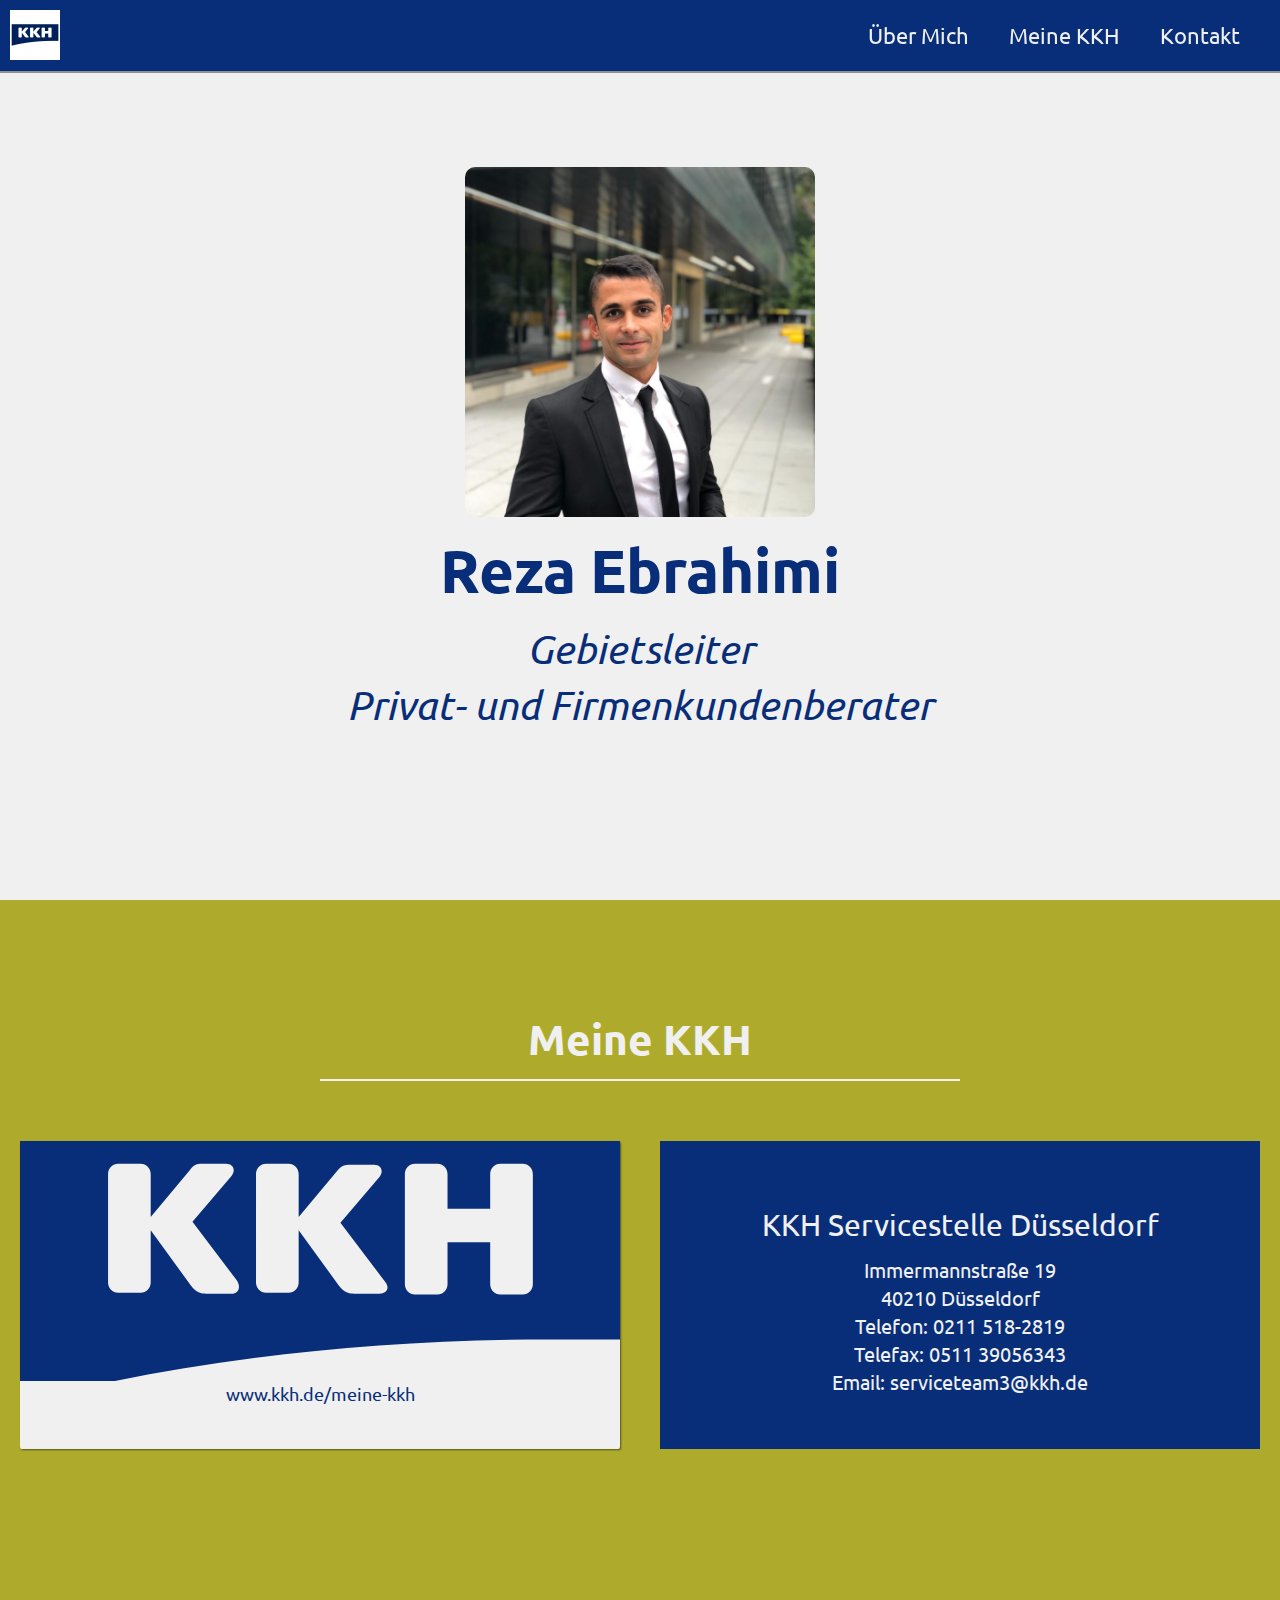
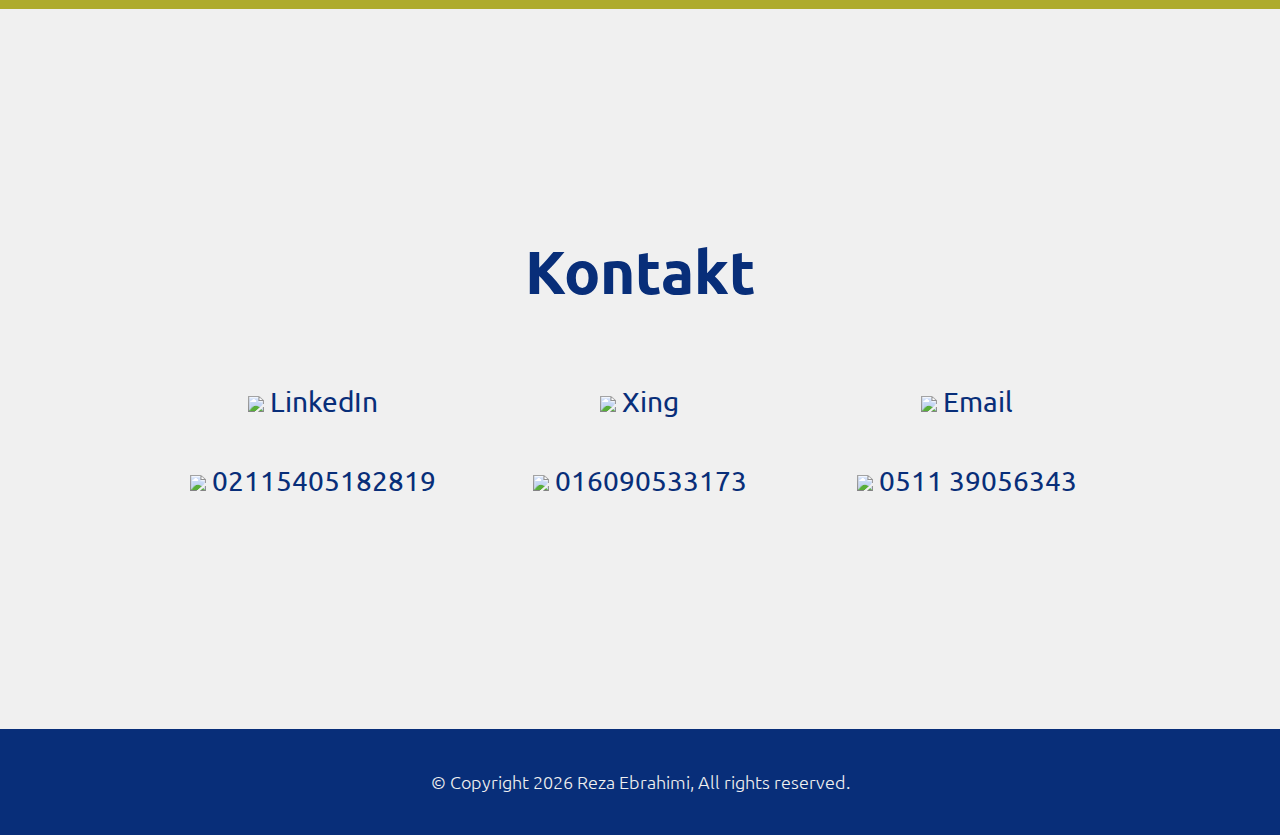
==== commit 5ade3453: "Verified by Marti4n 1.2.6 updated" ====
--- a/index.html
+++ b/index.html
@@ -1,120 +1,121 @@
 <!DOCTYPE html>
 <html lang="en">
+
 <head>
-    <meta charset="UTF-8">
-    <meta name="viewport" content="width=device-width, initial-scale=1.0">
-    <link rel="stylesheet" href="./style.css">
-    <link rel="preconnect" href="https://fonts.googleapis.com">
-    <link rel="preconnect" href="https://fonts.gstatic.com" crossorigin>
-    <link href="https://fonts.googleapis.com/css2?family=Ubuntu&display=swap" rel="stylesheet">
-    <script defer src="./index.js"></script>
-    <title>Reza Ebrahimi</title>
-  </head>
-  <!-- START NAV -->
-  <body>
-    
-    
-    <nav id="navbar" class="nav">
-      <ul class="nav-list">
-        <li>
-          <a href="#über-mich">Über Mich</a>
-        </li>
-        <li>
-          <a href="#meine-kkh">Meine KKH</a>
-        </li>
-        <li>
-          <a href="#kontakt">Kontakt</a>
-        </li>
-      </ul>
-    </nav>
-    
-    <!-- END NAV -->
-    
-    <!-- START WELCOME SECTION -->
-    
-    <section id="über-mich" class="welcome-section">
-      <img class="reza" src="./assets/reza-ebrahimi.JPG" alt="">
-      <h1>Reza Ebrahimi</h1>
-      <p>Außendienstmitarbeiter</p>
-      <p>Privat und Firmenkundenberater</p>
-    </section>
-    
-    <!-- END WELCOME SECTION -->
-    
-    <!-- START PROJECTS SECTION -->
-    
-    <section id="meine-kkh" class="projects-section">
-      <h2 class="projects-section-header">
-        <a href="https://www.kkh.de/meine-kkh" target="_blank">Meine KKH</a>
-      </h2>
-      
-      <div class="projects-grid">
-        <a
-        href="https://www.kkh.de/meine-kkh""
-        target="_blank"
-        class="project"
-        >
-        <img
-        class="project-image"
-        src="./assets/kkh.svg"
-        alt="project"
-        />
+  <meta charset="UTF-8">
+  <meta name="viewport" content="width=device-width, initial-scale=1.0">
+  <link rel="stylesheet" href="./style.css">
+  <link rel="preconnect" href="https://fonts.googleapis.com">
+  <link rel="preconnect" href="https://fonts.gstatic.com" crossorigin>
+  <link href="https://fonts.googleapis.com/css2?family=Ubuntu&display=swap" rel="stylesheet">
+  <script defer src="./index.js"></script>
+  <title>Reza Ebrahimi</title>
+</head>
+<!-- START NAV -->
+
+<body>
+
+  <nav id="navbar" class="nav">
+    <a href="https://www.kkh.de/meine-kkh"
+        target=" _blank">
+    <img class="logo" src="./assets/kkh.png" alt="">
+    </a>
+    <ul class="nav-list">
+      <li>
+        <a href="#über-mich">Über Mich</a>
+      </li>
+      <li>
+        <a href="#meine-kkh">Meine KKH</a>
+      </li>
+      <li>
+        <a href="#kontakt">Kontakt</a>
+      </li>
+    </ul>
+  </nav>
+
+  <!-- END NAV -->
+
+  <!-- START WELCOME SECTION -->
+
+  <section id="über-mich" class="welcome-section">
+    <img class="reza" src="./assets/reza-ebrahimi.JPG" alt="">
+    <h1>Reza Ebrahimi</h1>
+    <p>Gebietsleiter</p>
+    <p>Privat- und Firmenkundenberater</p>
+  </section>
+
+  <!-- END WELCOME SECTION -->
+
+  <!-- START MY KKH SECTION -->
+
+  <section id="meine-kkh" class="projects-section">
+    <h2 class="projects-section-header">
+      <a href="https://www.kkh.de/meine-kkh" target="_blank">Meine KKH</a>
+    </h2>
+
+    <div class="projects-grid">
+      <a href="https://www.kkh.de/meine-kkh"
+        target=" _blank" class="project">
+        <img class="project-image" src="./assets/kkh.svg" alt="kkh-düsseldorf" />
         <span class="kkh"> www.kkh.de/meine-kkh </span>
       </a>
       <p class="project-title">
         <span>KKH Servicestelle Düsseldorf</span>
         <span>Immermannstraße 19</span>
         <span>40210 Düsseldorf</span>
-        <span>0176-34356082</span>
-        <span>rezaebrahimiofficial@gmail.com</span>
+        <span>Telefon: 0211 518-2819</span>
+        <span>Telefax: 0511 39056343</span>
+        <span>Email: serviceteam3@kkh.de</span>
       </p>
-      
+
     </div>
   </section>
-  
-  <!-- END PROJECTS SECTION -->
-  
+
+  <!-- END MY KKH SECTION -->
+
   <!-- START CONTACT SECTION -->
-  
+
   <section id="kontakt" class="contact-section">
     <div class="contact-section-header">
-      <h2>Kontakt zu mir</h2>
-      <p>Kontaktieren Sie mich für Fragen und Anfragen aller Art. Ich freue mich auf Ihre Kontaktaufnahme!</p>
+      <h2>Kontakt</h2>
     </div>
     <div class="contact-links">
-   
-      <a
-      href="https://www.linkedin.com/in/reza-ebrahimi-97876721a/"
-      target="_blank"
-      class="btn contact-details"
-      ><i class="fab fa-twitter"></i> LinkedIn</a
-      >
-      <a
-      href="https://www.xing.com/profile/Reza_Ebrahimi5/cv"
-      target="_blank"
-      class="btn contact-details"
-      ><i class="fab fa-twitter"></i> Xing</a
-      >
-    <a href="mailto:razaebrahimiofficial@gmail.com" class="btn contact-details">
-      E-Mail
-    </a>
-    <a href="tel:+4917634356082" class="btn contact-details">
-      &#9990; 017634356082
-    </a>
-  </div>
-</section>
+        <a href="https://www.linkedin.com/in/reza-ebrahimi-97876721a/" target="_blank" class="btn contact-details">
+          <img src="https://img.icons8.com/external-justicon-lineal-color-justicon/32/000000/external-linkedin-social-media-justicon-lineal-color-justicon.png"/>
+          LinkedIn</a>
+          <a href="https://www.xing.com/profile/Reza_Ebrahimi5/cv" target="_blank" class="btn contact-details">
+            <img src="https://img.icons8.com/color/34/000000/xing.png"/> 
+            Xing</a>
+            <a href="mailto:reza.ebrahimi@kkh.de" class="btn contact-details">
+              <img src="https://img.icons8.com/fluency/32/000000/composing-mail.png"/>
+              Email
+            </a>
+            <a href="tel:+492115405182819" class="btn contact-details">
+              <img src="https://img.icons8.com/stickers/32/000000/phone.png"/>
+              02115405182819
+            </a>
+            <a href="tel:+4916090533173" class="btn contact-details">
+              <img src="https://img.icons8.com/stickers/32/000000/phone.png"/>
+              016090533173
+            </a>
+            <a href="tel:+4951139056343" class="btn contact-details">
+              <img src="https://img.icons8.com/dusk/32/000000/fax.png"/>
+              0511 39056343
+            </a>
+    </div>
+  </section>
 
-<!-- END CONTACT SECTION -->
+  <!-- END CONTACT SECTION -->
 
-<!-- START FOOTER SECTION -->
-<i class="fab fa-accessible-icon"></i>
-<footer>
-  <p>
-    &copy;  Copyright 
-    <span id="year"></span> 
-    Reza Ebrahimi, All rights reserved.
-  </p>
-</footer>
-<!-- END FOOTER SECTION -->
+  <!-- START FOOTER SECTION -->
+  <footer>
+    <p>
+      &copy; Copyright
+      <span id="year"></span>
+      Reza Ebrahimi, All rights reserved.
+    </p>
+  </footer>
+  <!-- END FOOTER SECTION -->
 </body>
-</html>
+
+</html>--- a/style.css
+++ b/style.css
@@ -3,7 +3,6 @@
     --main-white: #f0f0f0;
     --main-blue: #082e79;
     --main-lemon: #aeab2c;
-    --main-gray: #303841;
   }
   
   /* Base reset */
@@ -234,7 +233,19 @@
     transition: color 0.3s ease-out;
   }
   
-  
+  .logo {
+    position: absolute;
+    top: 10px;
+    left: 10px;
+    height: 50px;
+    object-fit: cover;
+    transform: translateX(0px) !important;
+    transition: 1s;
+  }
+
+  .logo:hover {
+    transform: translateX(10px) !important;
+  }
   
   .project-image {
     height: calc(100% - 6.8rem);
@@ -255,7 +266,6 @@
   }
   .project-title:hover {
     transform: translateY(10px) !important;
-    transition: 1s;
   }
 
   .project-title span:first-of-type{
@@ -323,8 +333,11 @@
   }
   
   .contact-links {
-    display: flex;
+    display: grid;
+    grid-template-rows: repeat(2, 1fr);
+    grid-template-columns: repeat(3, 1fr);
     justify-content: center;
+    flex-direction: row;
     width: 100%;
     max-width: 980px;
     margin-top: 4rem;
@@ -332,7 +345,7 @@
   }
  
   .contact-details {
-    font-size: 2.4rem;
+    font-size: 2.8rem;
     color:var(--main-blue);
     transition: transform 0.5s ease-in;
     margin: 10px;
@@ -344,9 +357,7 @@
     border-bottom: 1px var(--main-blue) solid;
     transition: transform 0.5s ease-out;
   }
-  .icons {
-    color: var(--main-blue) !important;
-  }
+  
   /* Footer */
   
   footer {
@@ -366,10 +377,44 @@
     vertical-align: middle;
   }
   
-  @media (max-width: 28.75em) {
+  @media (max-width: 460px) {
     footer {
       flex-direction: column;
       text-align: center;
     }
   }
-  +    
+  @media (max-width: 768px) {
+  .contact-links {
+    display: grid;
+    grid-template-rows: repeat(3, 1fr);
+    grid-template-columns: repeat(2, 1fr);
+  }
+}
+
+@media (max-width: 425px) {
+  .nav {
+    display: grid;
+    grid-template-rows: repeat(2, 1fr);
+    grid-template-columns: repeat(1, 1fr);
+  }
+  .logo {
+    left: 45%;
+  }
+  .nav-list {
+    display: flex;
+    justify-content: center;
+  }
+  .contact-section {
+    margin-top: 20px;
+  }
+  .contact-links {
+    display: grid;
+    grid-template-rows: repeat(6, 1fr);
+    grid-template-columns: repeat(1, 1fr);
+    margin-bottom: 20px;
+  }
+  .contact-details {
+    margin: 0;
+  }
+}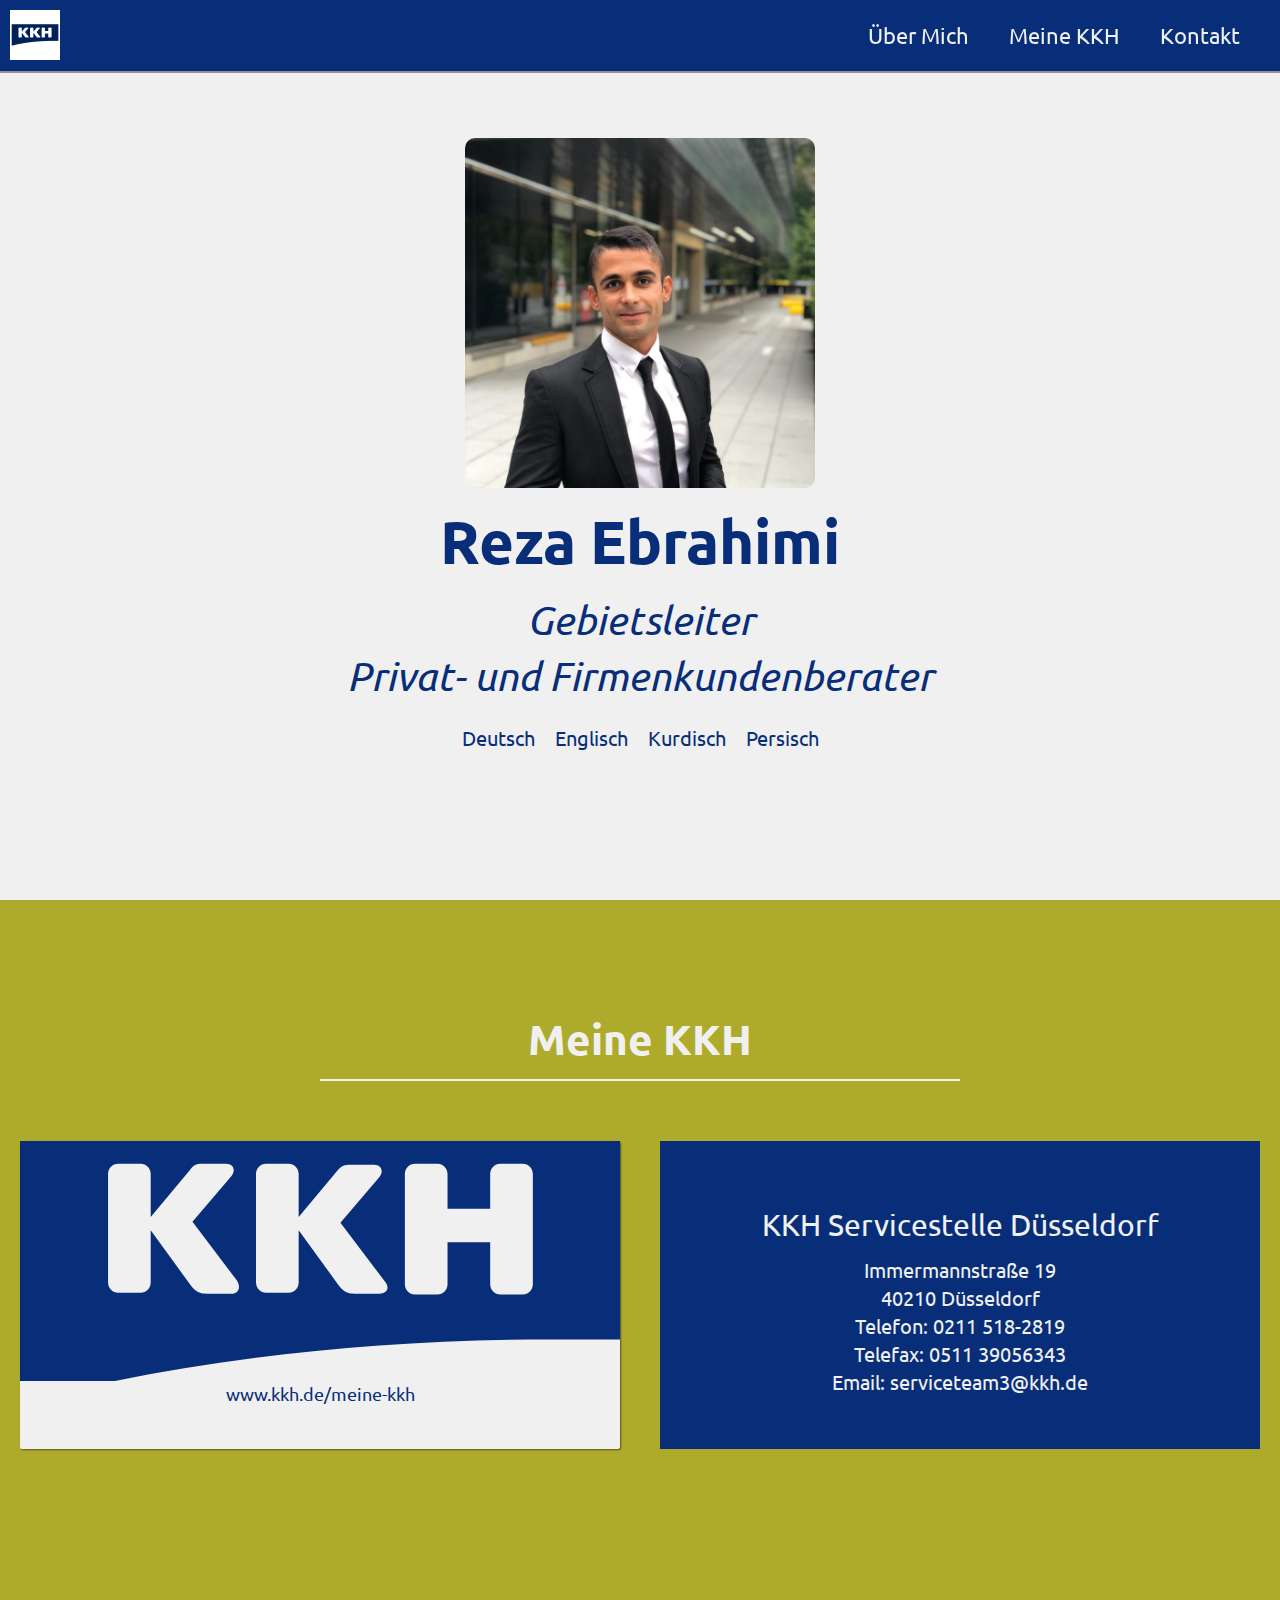
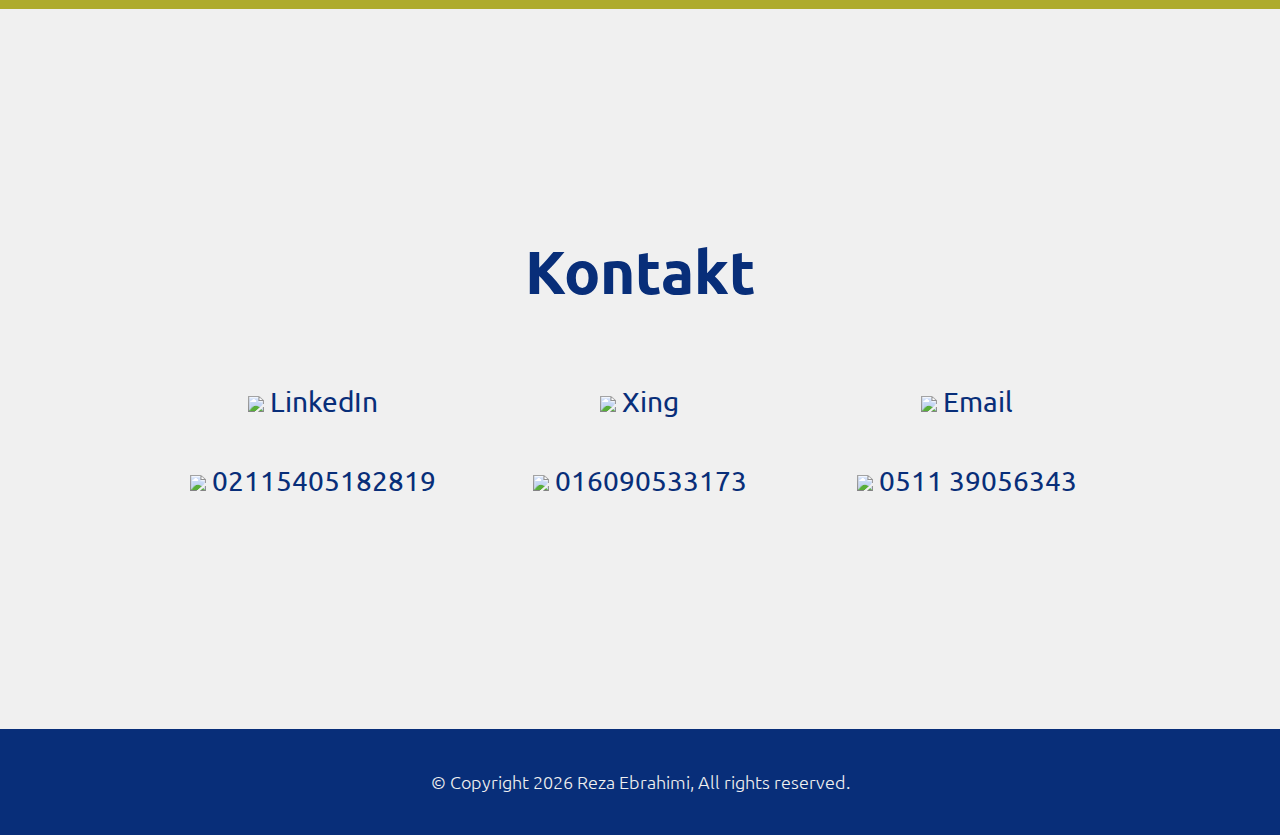
==== commit 15f511ff: "Verified by Marti4n v2.0.1 sprachen added" ====
--- a/index.html
+++ b/index.html
@@ -42,8 +42,22 @@
     <h1>Reza Ebrahimi</h1>
     <p>Gebietsleiter</p>
     <p>Privat- und Firmenkundenberater</p>
+    <div class="welcome-section-details">
+      <a href="./sprachen/deutsch.html" target="_blank">
+        <p class="welcome-section-details__items" >Deutsch</p>
+      </a>
+      <a href="./sprachen/englisch.html" target="_blank">
+      <p class="welcome-section-details__items" >Englisch</p>
+      </a>
+      <a href="./sprachen/kurdisch.html" target="_blank">
+      <p class="welcome-section-details__items">Kurdisch</p>
+      </a>
+      <a href="./sprachen/persisch.html" target="_blank">
+      <p class="welcome-section-details__items" >Persisch</p>
+      </a>
+    </div>
   </section>
-
+  
   <!-- END WELCOME SECTION -->
 
   <!-- START MY KKH SECTION -->
--- a/style.css
+++ b/style.css
@@ -3,6 +3,7 @@
     --main-white: #f0f0f0;
     --main-blue: #082e79;
     --main-lemon: #aeab2c;
+    --main-dark: #000
   }
   
   /* Base reset */
@@ -159,7 +160,27 @@
     height: 100vh;
     background-color:var(--main-white);
   }
-  
+
+  .welcome-section-details {
+    display: flex;
+    justify-content: space-between;
+    margin-top: 10px;
+  }
+
+  .welcome-section-details__items {
+    color: var(--main-blue);
+    font-size: 20px;
+    padding: 10px;
+    transform: translateY(0px) !important;
+    transition: 1s;
+  }
+
+  .welcome-section-details__items:hover {
+    background: var(--main-lemon);
+    color: var(--main-white);
+    transform: translateY(10px) !important;
+  }
+
   .welcome-section > p {
     font-size: 4rem;
     font-weight: 200;
@@ -404,6 +425,7 @@
   .nav-list {
     display: flex;
     justify-content: center;
+    text-align: center;
   }
   .contact-section {
     margin-top: 20px;
